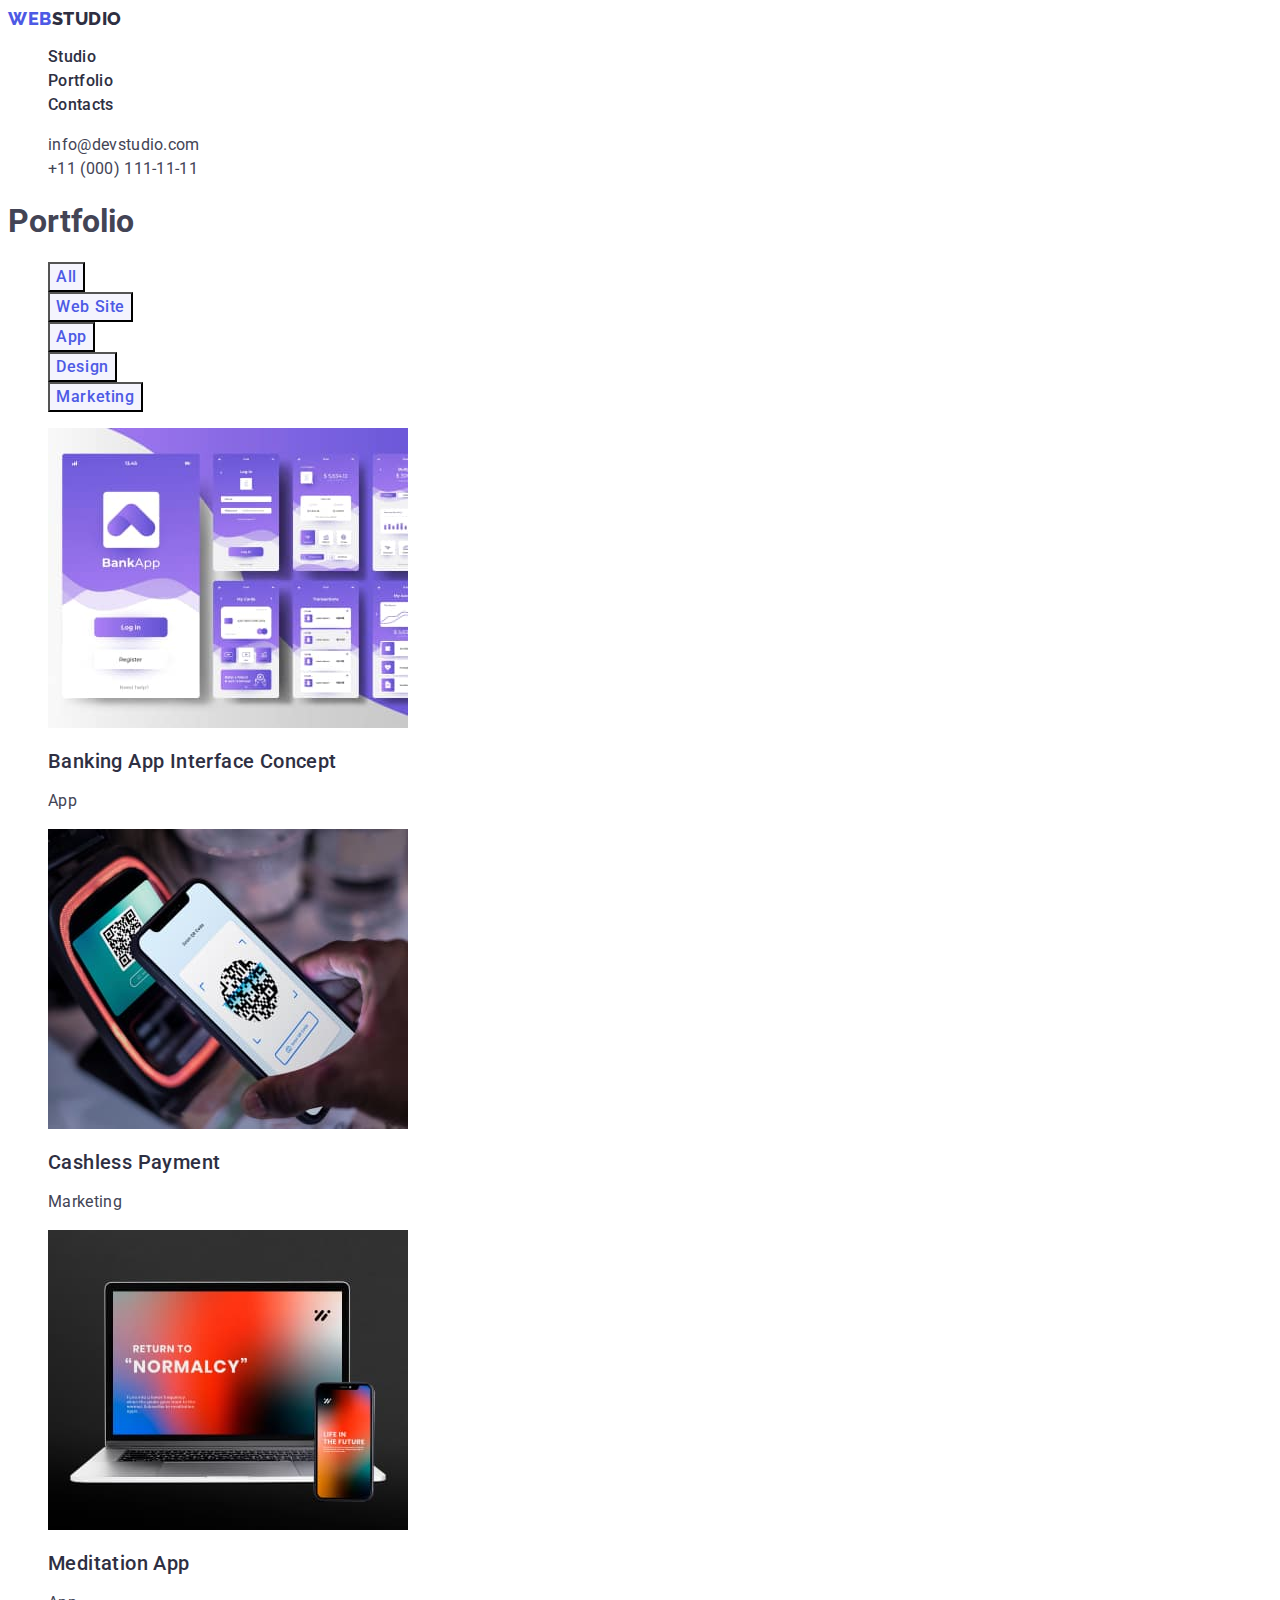
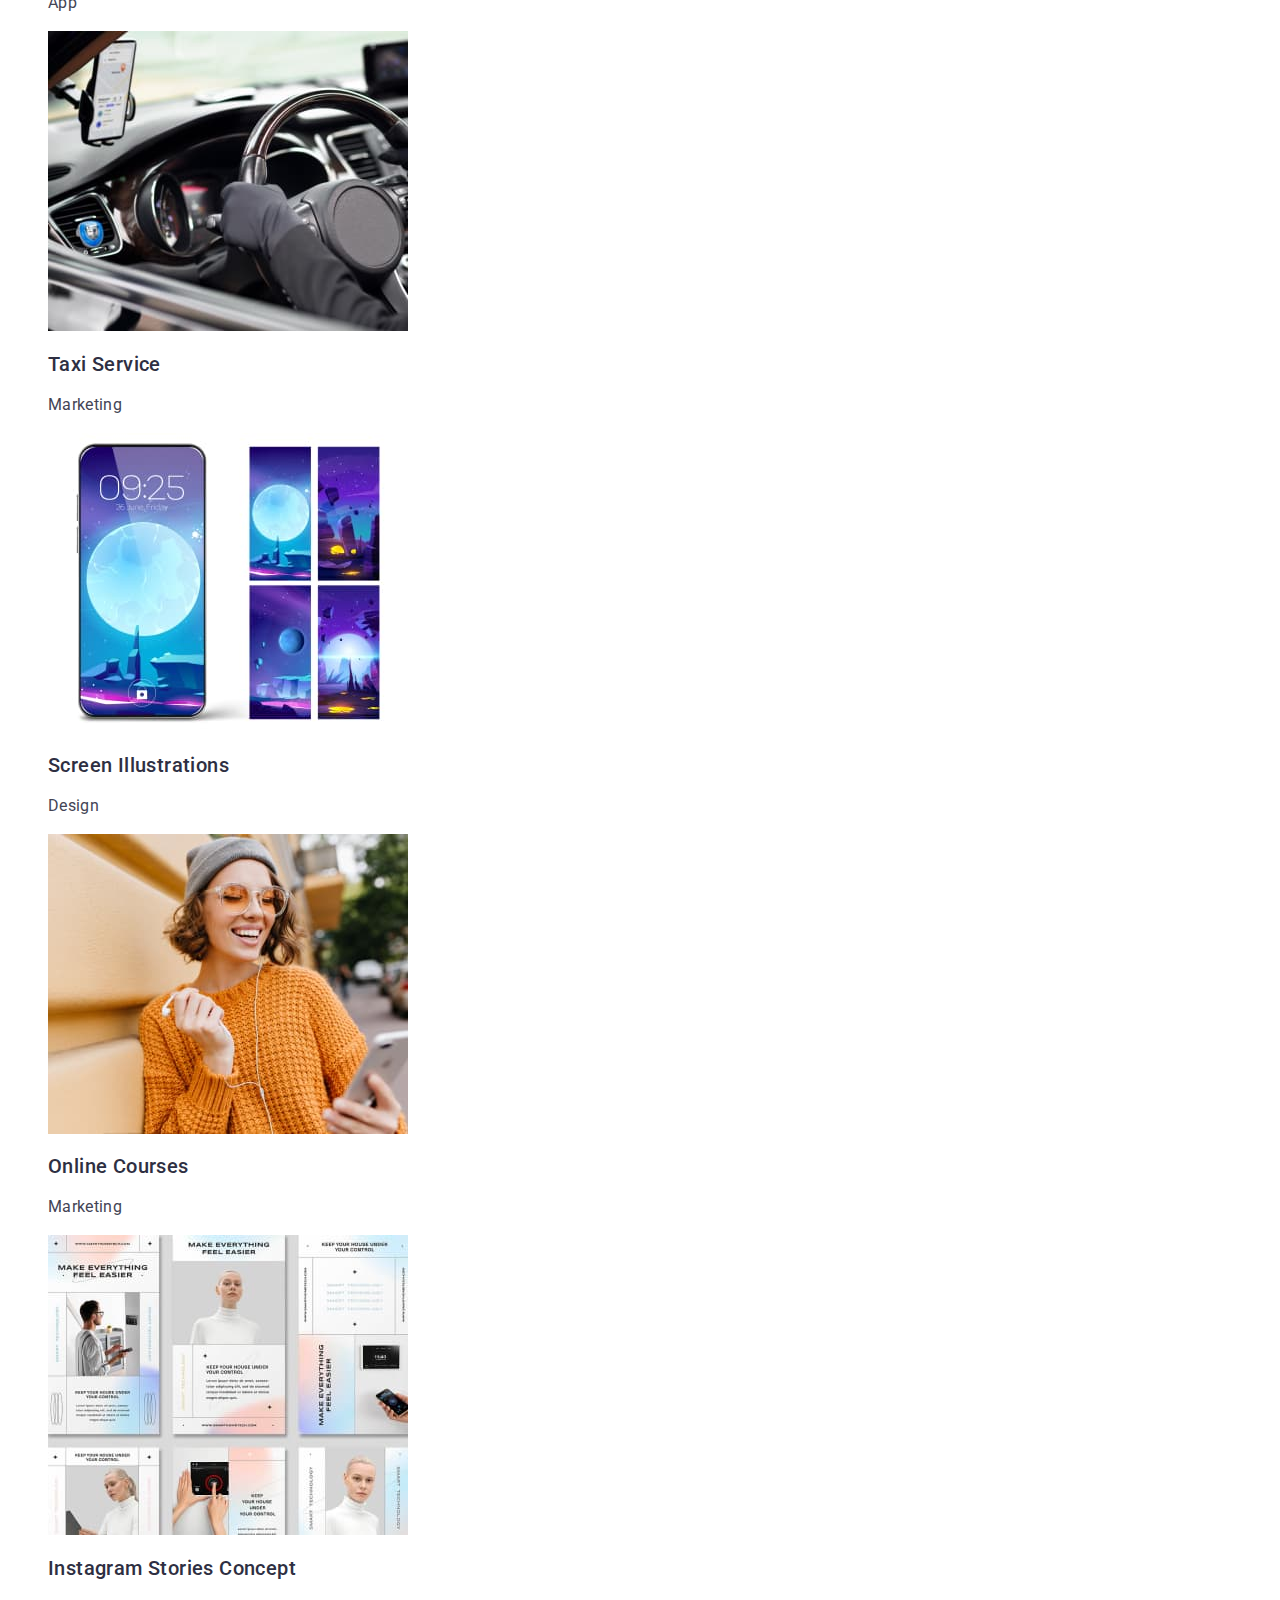
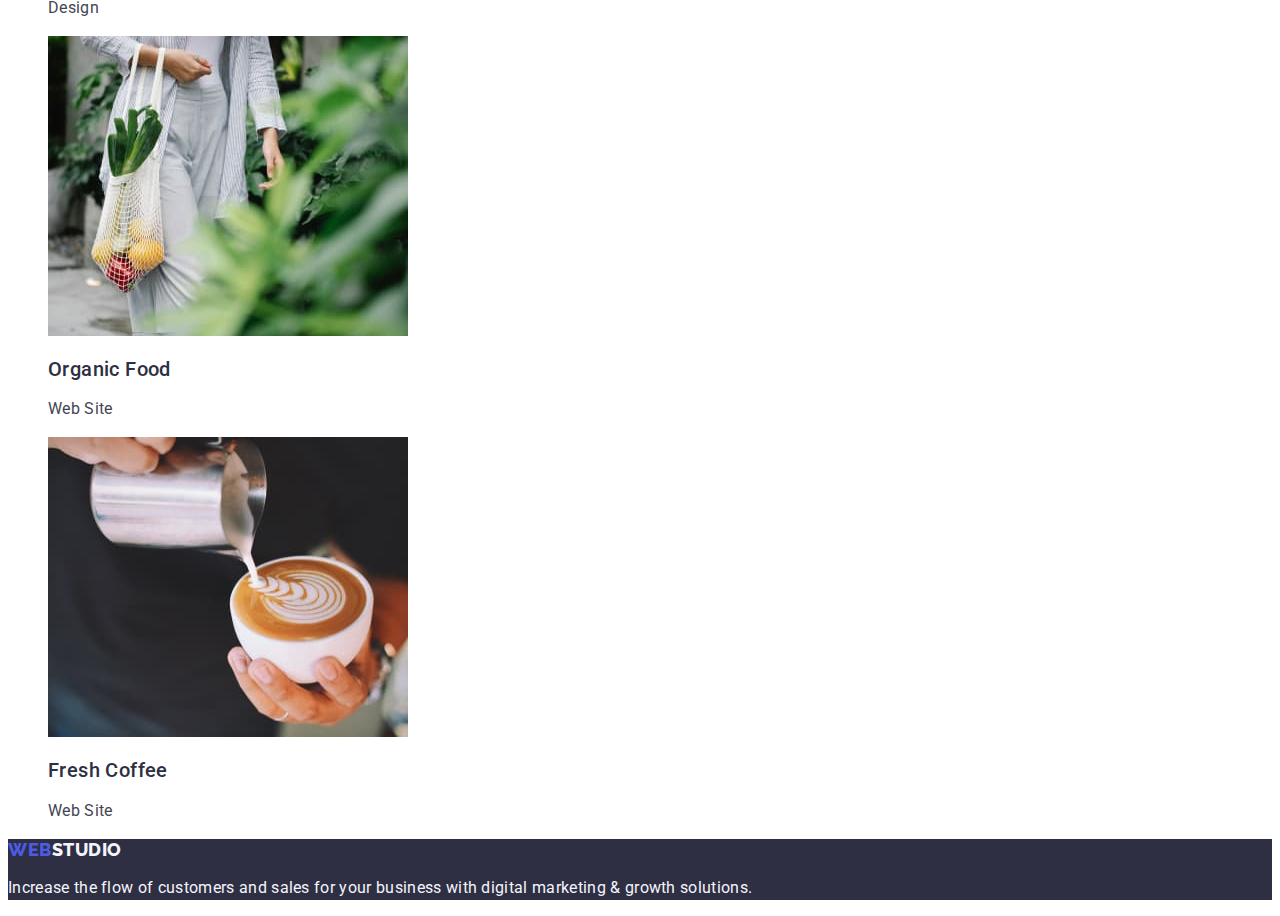
==== portfolio.html @ 176f7c69 "Initial commit" ====
<!DOCTYPE html>
<html lang="en">
  <head>
    <meta charset="UTF-8" />
    <meta name="viewport" content="width=device-width, initial-scale=1.0" />
    <title>Document</title>
    <link rel="shortcut icon" href="./images/Web.svg" type="image/x-icon" />
    <link rel="preconnect" href="https://fonts.googleapis.com" />
    <link rel="preconnect" href="https://fonts.gstatic.com" crossorigin />
    <link
      href="https://fonts.googleapis.com/css2?family=Raleway:wght@800&family=Roboto:wght@400;500;700&display=swap"
      rel="stylesheet"
    />
    <link rel="stylesheet" href="./css/styles.css" />
  </head>

  <body>
    <header>
      <nav class="nav">
        <a class="nav-logo link" href="./index.html">Web<span class="span">Studio</span></a>
        <ul class="list">
          <li class="nav-item">
            <a class="nav-link link" href="./index.html">Studio</a>
          </li>
          <li class="nav-item">
            <a class="nav-link link" href="./portfolio.html">Portfolio</a>
          </li>
          <li class="nav-item">
            <a class="nav-link link" href="">Contacts</a>
          </li>
        </ul>
      </nav>

      <address class="address">
        <ul class="list">
          <li class="address-item">
            <a class="address-link link" href="mailto:info@devstudio.com"
              >info@devstudio.com</a
            >
          </li>
          <li class="address-item">
            <a class="address-link link" href="tel:+110001111111"
              >+11 (000) 111-11-11</a
            >
          </li>
        </ul>
      </address>
    </header>

    <main>
      <section class="portfolio">
        <h1 class="portfolio-title">Portfolio</h1>
        <ul class=" list">
          <li class="portfolio-button">
            <button class="button" type="button">All</button>
          </li>
          <li class="portfolio-button">
            <button class="button" type="button">Web Site</button>
          </li>
          <li class="portfolio-button">
            <button class="button" type="button">App</button>
          </li>
          <li class="portfolio-button">
            <button class="button" type="button">Design</button>
          </li>
          <li class="portfolio-button">
            <button class="button" type="button">Marketing</button>
          </li>
        </ul>

        <ul class="portfolio-cards list">
          <li class="portfolio-card">
            <a class="portfolio-link link" href="">
              <img
                class="portfolio-img"
                src="./images/Banking.jpg"
                alt="Banking application's screens"
                width="360"
              />
              <h2 class="portfolio-cardname">Banking App Interface Concept</h2>
              <p class="portfolio-cardtype">App</p>
            </a>
          </li>
          <li class="portfolio-card">
            <a class="portfolio-link link" href="">
              <img
                class="portfolio-img"
                src="./images/Cashless.jpg"
                alt="phone scans QR-code"
                width="360"
              />
              <h2 class="portfolio-cardname">Cashless Payment</h2>
              <p class="portfolio-cardtype">Marketing</p>
            </a>
          </li>
          <li class="portfolio-card">
            <a class="portfolio-link link" href="">
              <img
                class="portfolio-img"
                src="./images/Meditation.jpg"
                alt="Laptop"
                width="360"
              />
              <h2 class="portfolio-cardname">Meditation App</h2>
              <p class="portfolio-cardtype">App</p>
            </a>
          </li>
          <li class="portfolio-card">
            <a class="portfolio-link link" href="">
              <img
                class="portfolio-img"
                src="./images/Taxi.jpg"
                alt="Car"
                width="360"
              />
              <h2 class="portfolio-cardname">Taxi Service</h2>
              <p class="portfolio-cardtype">Marketing</p>
            </a>
          </li>
          <li class="portfolio-card">
            <a class="portfolio-link link" href="">
              <img
                class="portfolio-img"
                src="./images/Screen.jpg"
                alt="Phone's screens"
                width="360"
              />
              <h2 class="portfolio-cardname">Screen Illustrations</h2>
              <p class="portfolio-cardtype">Design</p>
            </a>
          </li>
          <li class="portfolio-card">
            <a class="portfolio-link link" href="">
              <img
                class="portfolio-img"
                src="./images/Courses.jpg"
                alt="Girl are looking at the phone"
                width="360"
              />
              <h2 class="portfolio-cardname">Online Courses</h2>
              <p class="portfolio-cardtype">Marketing</p>
            </a>
          </li>
          <li class="portfolio-card">
            <a class="portfolio-link link" href="">
              <img
                class="portfolio-img"
                src="./images/Insragram.jpg"
                alt="screens show stories"
                width="360"
              />
              <h2 class="portfolio-cardname">Instagram Stories Concept</h2>
              <p class="portfolio-cardtype">Design</p>
            </a>
          </li>
          <li class="portfolio-card">
            <a class="portfolio-link link" href="">
              <img
                class="portfolio-img"
                src="./images/Organic.jpg"
                alt="Bag with vegetables"
                width="360"
              />
              <h2 class="portfolio-cardname">Organic Food</h2>
              <p class="portfolio-cardtype">Web Site</p>
            </a>
          </li>
          <li class="portfolio-card">
            <a class="portfolio-link link" href="">
              <img
                class="portfolio-img"
                src="./images/Coffee.jpg"
                alt="A cup of coffee"
                width="360"
              />
              <h2 class="portfolio-cardname">Fresh Coffee</h2>
              <p class="portfolio-cardtype">Web Site</p>
            </a>
          </li>
        </ul>
      </section>
    </main>

    <footer class="footer">
      <a class="nav-logo footerlogo link" href="./index.html"
        >Web<span class="span">Studio</span></a
      >
      <p class="footer-description">
        Increase the flow of customers and sales for your business with digital
        marketing & growth solutions.
      </p>
    </footer>
  </body>
</html>
---- css/styles.css ----
:root {
    --clr-white: #ffffff;
    --clr-gray:#f4f4fd;
    --clr-dark-blue: #2e2f42;
    --clr-blue-primary: #4d5ae5;
    --clr-blue-pressed:#404bbf;
    --clr-titles: #2e2f42;
    --clr-text: #434455;
}

body {
    font-family: 'Roboto', sans-serif;
    font-size: 16px;
    color: var(--clr-text);
    background-color: var(--clr-white);
}

li {
    list-style-type: none;
}

a {
    text-decoration: none;
}

.list {
    list-style: none;
}

.link {
    text-decoration: none; 
}

/* HEADER */

.nav-logo {
    text-decoration: none;
    font-family: 'Raleway', sans-serif;
    font-size: 18px;
    font-weight: 800;
    letter-spacing: 0.54px;
    line-height: 1.17;
    text-transform: uppercase;
    color: var(--clr-blue-primary);
}

.nav-logo > span {
    color: var(--clr-dark-blue);
}

.nav-link {
    font-weight: 500;
    line-height: 1.5;
    letter-spacing: 0.02em;
    color: var(--clr-dark-blue);
}

.address {
    font-style: normal
}

.address-link {
    color: inherit;
    line-height: 1.5;
    letter-spacing: 0.02em;
}

.address-link:hover,
.address-link:focus,
.nav-link:hover,
.nav-link:focus {
    color: var(--clr-blue-pressed);
}

/* HERO-SECTION */

.hero {
    background-color: var(--clr-dark-blue);
}

.hero-title {
    font-size: 56px;
    font-weight: 700;
    line-height: 1.07;
    text-align: center;
    letter-spacing: 0.02em;
    color: var(--clr-white);
}

.hero-button {
    background-color: var(--clr-blue-primary);
    font-family: "Roboto", sans-serif;
    font-size: 16px;
    font-weight: 500;
    line-height: 1.5;
    letter-spacing: 0.04em;
    color: var(--clr-white);
    cursor: pointer;
}

.hero-button:hover,
.hero-button:focus {
    background-color: var(--clr-blue-pressed);
}

/* FEATURES */

.features-subtitle,
.team-name,
.portfolio-cardname {
    font-size: 20px;
    font-weight: 500;
    line-height: 1.2;
    letter-spacing: 0.02em;
    color: var(--clr-titles);
}

.features-description {
    line-height: 1.5;
    letter-spacing: 0.02em;
}

/* PRODUCTS */
.products-title,
.team-title {
    font-size: 36px;
    font-weight: 700;
    line-height: 1.11;
    letter-spacing: 0.02em;
    text-align: center;
    text-transform: capitalize;
    color: var(--clr-titles);
}

.products-item {
    overflow: hidden;
}

.team-profession {
    line-height: 1.5;
    letter-spacing: 0.02em;
}

/* TEAM */

.team {
    background-color: var(--clr-gray);
}

.team-card {
    background-color: var(--clr-white);
}

/* FOOTER */

footer {
    background-color: var(--clr-dark-blue);
}

.footerlogo {
    color: var(--clr-blue-primary);
}

.footer-description {
    color: var(--clr-gray);
    line-height: 1.5;
    letter-spacing: 0.02em;
}

.footerlogo > .span {
    color: #f4f4fd;
}

/* PORTFOLIO */

.button {
    background-color: var(--clr-gray);
    font-family: "Roboto", sans-serif;
    font-size: 16px;
    font-weight: 500;
    line-height: 1.5;
    letter-spacing: 0.04em;
    color: var(--clr-blue-primary);
    cursor: pointer;
}

.button:hover,
.button:focus {
    background-color: #404BBF;
    color: #FFFFFF;
}

.portfolio-cardtype {
    line-height: 1.5;
    letter-spacing: 0.02em;
    color: var(--clr-text);
}
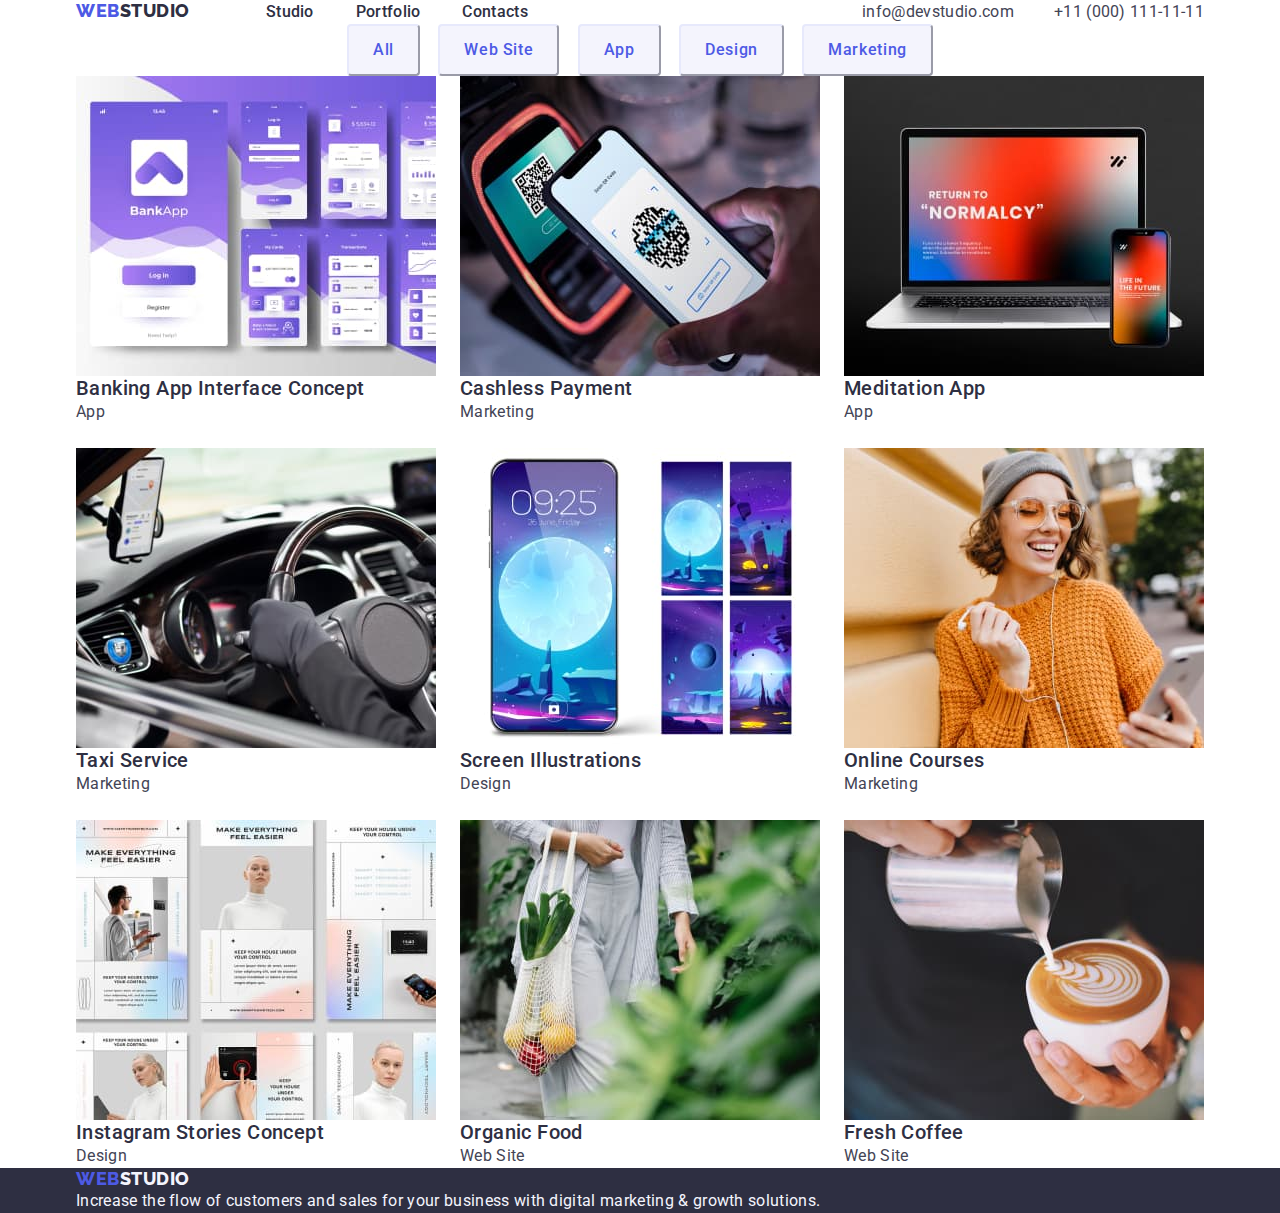
==== commit 6b086815: "solution" ====
--- a/portfolio.html
+++ b/portfolio.html
@@ -11,184 +11,201 @@
       href="https://fonts.googleapis.com/css2?family=Raleway:wght@800&family=Roboto:wght@400;500;700&display=swap"
       rel="stylesheet"
     />
+    <link
+      rel="stylesheet"
+      href="https://cdnjs.cloudflare.com/ajax/libs/modern-normalize/2.0.0/modern-normalize.min.css"
+      integrity="sha512-4xo8blKMVCiXpTaLzQSLSw3KFOVPWhm/TRtuPVc4WG6kUgjH6J03IBuG7JZPkcWMxJ5huwaBpOpnwYElP/m6wg=="
+      crossorigin="anonymous"
+      referrerpolicy="no-referrer"
+    />
     <link rel="stylesheet" href="./css/styles.css" />
   </head>
 
   <body>
     <header>
-      <nav class="nav">
-        <a class="nav-logo link" href="./index.html">Web<span class="span">Studio</span></a>
-        <ul class="list">
-          <li class="nav-item">
-            <a class="nav-link link" href="./index.html">Studio</a>
-          </li>
-          <li class="nav-item">
-            <a class="nav-link link" href="./portfolio.html">Portfolio</a>
-          </li>
-          <li class="nav-item">
-            <a class="nav-link link" href="">Contacts</a>
-          </li>
-        </ul>
-      </nav>
-
-      <address class="address">
-        <ul class="list">
-          <li class="address-item">
-            <a class="address-link link" href="mailto:info@devstudio.com"
-              >info@devstudio.com</a
-            >
-          </li>
-          <li class="address-item">
-            <a class="address-link link" href="tel:+110001111111"
-              >+11 (000) 111-11-11</a
-            >
-          </li>
-        </ul>
-      </address>
+      <div class="container nav-container">
+        <nav class="nav">
+          <a class="nav-logo link" href="./index.html"
+            >Web<span class="span">Studio</span></a
+          >
+          <ul class="list nav-list">
+            <li class="nav-item">
+              <a class="nav-link link" href="./index.html">Studio</a>
+            </li>
+            <li class="nav-item">
+              <a class="nav-link link" href="./portfolio.html">Portfolio</a>
+            </li>
+            <li class="nav-item">
+              <a class="nav-link link" href="">Contacts</a>
+            </li>
+          </ul>
+        </nav>
+
+        <address class="address">
+          <ul class="address-list list">
+            <li class="address-item">
+              <a class="address-link link" href="mailto:info@devstudio.com"
+                >info@devstudio.com</a
+              >
+            </li>
+            <li class="address-item">
+              <a class="address-link link" href="tel:+110001111111"
+                >+11 (000) 111-11-11</a
+              >
+            </li>
+          </ul>
+        </address>
+      </div>
     </header>
 
     <main>
       <section class="portfolio">
-        <h1 class="portfolio-title">Portfolio</h1>
-        <ul class=" list">
-          <li class="portfolio-button">
-            <button class="button" type="button">All</button>
-          </li>
-          <li class="portfolio-button">
-            <button class="button" type="button">Web Site</button>
-          </li>
-          <li class="portfolio-button">
-            <button class="button" type="button">App</button>
-          </li>
-          <li class="portfolio-button">
-            <button class="button" type="button">Design</button>
-          </li>
-          <li class="portfolio-button">
-            <button class="button" type="button">Marketing</button>
-          </li>
-        </ul>
-
-        <ul class="portfolio-cards list">
-          <li class="portfolio-card">
-            <a class="portfolio-link link" href="">
-              <img
-                class="portfolio-img"
-                src="./images/Banking.jpg"
-                alt="Banking application's screens"
-                width="360"
-              />
-              <h2 class="portfolio-cardname">Banking App Interface Concept</h2>
-              <p class="portfolio-cardtype">App</p>
-            </a>
-          </li>
-          <li class="portfolio-card">
-            <a class="portfolio-link link" href="">
-              <img
-                class="portfolio-img"
-                src="./images/Cashless.jpg"
-                alt="phone scans QR-code"
-                width="360"
-              />
-              <h2 class="portfolio-cardname">Cashless Payment</h2>
-              <p class="portfolio-cardtype">Marketing</p>
-            </a>
-          </li>
-          <li class="portfolio-card">
-            <a class="portfolio-link link" href="">
-              <img
-                class="portfolio-img"
-                src="./images/Meditation.jpg"
-                alt="Laptop"
-                width="360"
-              />
-              <h2 class="portfolio-cardname">Meditation App</h2>
-              <p class="portfolio-cardtype">App</p>
-            </a>
-          </li>
-          <li class="portfolio-card">
-            <a class="portfolio-link link" href="">
-              <img
-                class="portfolio-img"
-                src="./images/Taxi.jpg"
-                alt="Car"
-                width="360"
-              />
-              <h2 class="portfolio-cardname">Taxi Service</h2>
-              <p class="portfolio-cardtype">Marketing</p>
-            </a>
-          </li>
-          <li class="portfolio-card">
-            <a class="portfolio-link link" href="">
-              <img
-                class="portfolio-img"
-                src="./images/Screen.jpg"
-                alt="Phone's screens"
-                width="360"
-              />
-              <h2 class="portfolio-cardname">Screen Illustrations</h2>
-              <p class="portfolio-cardtype">Design</p>
-            </a>
-          </li>
-          <li class="portfolio-card">
-            <a class="portfolio-link link" href="">
-              <img
-                class="portfolio-img"
-                src="./images/Courses.jpg"
-                alt="Girl are looking at the phone"
-                width="360"
-              />
-              <h2 class="portfolio-cardname">Online Courses</h2>
-              <p class="portfolio-cardtype">Marketing</p>
-            </a>
-          </li>
-          <li class="portfolio-card">
-            <a class="portfolio-link link" href="">
-              <img
-                class="portfolio-img"
-                src="./images/Insragram.jpg"
-                alt="screens show stories"
-                width="360"
-              />
-              <h2 class="portfolio-cardname">Instagram Stories Concept</h2>
-              <p class="portfolio-cardtype">Design</p>
-            </a>
-          </li>
-          <li class="portfolio-card">
-            <a class="portfolio-link link" href="">
-              <img
-                class="portfolio-img"
-                src="./images/Organic.jpg"
-                alt="Bag with vegetables"
-                width="360"
-              />
-              <h2 class="portfolio-cardname">Organic Food</h2>
-              <p class="portfolio-cardtype">Web Site</p>
-            </a>
-          </li>
-          <li class="portfolio-card">
-            <a class="portfolio-link link" href="">
-              <img
-                class="portfolio-img"
-                src="./images/Coffee.jpg"
-                alt="A cup of coffee"
-                width="360"
-              />
-              <h2 class="portfolio-cardname">Fresh Coffee</h2>
-              <p class="portfolio-cardtype">Web Site</p>
-            </a>
-          </li>
-        </ul>
+        <div class="container">
+          <h1 class="portfolio-title visually-hidden">Portfolio</h1>
+          <ul class="list portfolio-buttons">
+            <li class="portfolio-button">
+              <button class="button" type="button">All</button>
+            </li>
+            <li class="portfolio-button">
+              <button class="button" type="button">Web Site</button>
+            </li>
+            <li class="portfolio-button">
+              <button class="button" type="button">App</button>
+            </li>
+            <li class="portfolio-button">
+              <button class="button" type="button">Design</button>
+            </li>
+            <li class="portfolio-button">
+              <button class="button" type="button">Marketing</button>
+            </li>
+          </ul>
+
+          <ul class="portfolio-cards list">
+            <li class="portfolio-card">
+              <a class="portfolio-link link" href="">
+                <img
+                  class="portfolio-img"
+                  src="./images/Banking.jpg"
+                  alt="Banking application's screens"
+                  width="360"
+                />
+                <h2 class="portfolio-cardname">
+                  Banking App Interface Concept
+                </h2>
+                <p class="portfolio-cardtype">App</p>
+              </a>
+            </li>
+            <li class="portfolio-card">
+              <a class="portfolio-link link" href="">
+                <img
+                  class="portfolio-img"
+                  src="./images/Cashless.jpg"
+                  alt="phone scans QR-code"
+                  width="360"
+                />
+                <h2 class="portfolio-cardname">Cashless Payment</h2>
+                <p class="portfolio-cardtype">Marketing</p>
+              </a>
+            </li>
+            <li class="portfolio-card">
+              <a class="portfolio-link link" href="">
+                <img
+                  class="portfolio-img"
+                  src="./images/Meditation.jpg"
+                  alt="Laptop"
+                  width="360"
+                />
+                <h2 class="portfolio-cardname">Meditation App</h2>
+                <p class="portfolio-cardtype">App</p>
+              </a>
+            </li>
+            <li class="portfolio-card">
+              <a class="portfolio-link link" href="">
+                <img
+                  class="portfolio-img"
+                  src="./images/Taxi.jpg"
+                  alt="Car"
+                  width="360"
+                />
+                <h2 class="portfolio-cardname">Taxi Service</h2>
+                <p class="portfolio-cardtype">Marketing</p>
+              </a>
+            </li>
+            <li class="portfolio-card">
+              <a class="portfolio-link link" href="">
+                <img
+                  class="portfolio-img"
+                  src="./images/Screen.jpg"
+                  alt="Phone's screens"
+                  width="360"
+                />
+                <h2 class="portfolio-cardname">Screen Illustrations</h2>
+                <p class="portfolio-cardtype">Design</p>
+              </a>
+            </li>
+            <li class="portfolio-card">
+              <a class="portfolio-link link" href="">
+                <img
+                  class="portfolio-img"
+                  src="./images/Courses.jpg"
+                  alt="Girl are looking at the phone"
+                  width="360"
+                />
+                <h2 class="portfolio-cardname">Online Courses</h2>
+                <p class="portfolio-cardtype">Marketing</p>
+              </a>
+            </li>
+            <li class="portfolio-card">
+              <a class="portfolio-link link" href="">
+                <img
+                  class="portfolio-img"
+                  src="./images/Insragram.jpg"
+                  alt="screens show stories"
+                  width="360"
+                />
+                <h2 class="portfolio-cardname">Instagram Stories Concept</h2>
+                <p class="portfolio-cardtype">Design</p>
+              </a>
+            </li>
+            <li class="portfolio-card">
+              <a class="portfolio-link link" href="">
+                <img
+                  class="portfolio-img"
+                  src="./images/Organic.jpg"
+                  alt="Bag with vegetables"
+                  width="360"
+                />
+                <h2 class="portfolio-cardname">Organic Food</h2>
+                <p class="portfolio-cardtype">Web Site</p>
+              </a>
+            </li>
+            <li class="portfolio-card">
+              <a class="portfolio-link link" href="">
+                <img
+                  class="portfolio-img"
+                  src="./images/Coffee.jpg"
+                  alt="A cup of coffee"
+                  width="360"
+                />
+                <h2 class="portfolio-cardname">Fresh Coffee</h2>
+                <p class="portfolio-cardtype">Web Site</p>
+              </a>
+            </li>
+          </ul>
+        </div>
       </section>
     </main>
 
     <footer class="footer">
-      <a class="nav-logo footerlogo link" href="./index.html"
-        >Web<span class="span">Studio</span></a
-      >
-      <p class="footer-description">
-        Increase the flow of customers and sales for your business with digital
-        marketing & growth solutions.
-      </p>
+      <div class="container">
+        <a class="nav-logo footerlogo link" href="./index.html"
+          >Web<span class="span">Studio</span></a
+        >
+        <p class="footer-description">
+          Increase the flow of customers and sales for your business with
+          digital marketing & growth solutions.
+        </p>
+      </div>
     </footer>
   </body>
 </html>
--- a/css/styles.css
+++ b/css/styles.css
@@ -1,3 +1,9 @@
+* {
+    margin: 0;
+    padding: 0;
+    box-sizing: border-box;
+}
+
 :root {
     --clr-white: #ffffff;
     --clr-gray:#f4f4fd;
@@ -20,7 +26,12 @@
 }
 
 a {
+    display: block;
     text-decoration: none;
+}
+
+img {
+    display: block;
 }
 
 .list {
@@ -31,9 +42,58 @@
     text-decoration: none; 
 }
 
+.container { 
+    max-width: 1158px;
+    padding-left:  15px;
+    padding-right:  15px;
+    margin-left:  auto;
+    margin-right:  auto;
+}
+
+.visually-hidden {
+    position: absolute;
+    width: 1px;
+    height: 1px;
+    margin: -1px;
+    border: 0;
+    padding: 0;
+    white-space: nowrap;
+    clip-path: inset(100%);
+    clip: rect(0 0 0 0);
+    overflow: hidden;
+}
+
+.section {
+    padding-top: 120px;
+}
+
 /* HEADER */
 
+.nav-container {
+    display: flex;
+    justify-content: space-between;
+    align-items: center;
+}
+
+.nav {
+    display: flex;
+    justify-content: space-between;
+    width: 452px;
+}
+
+.nav-list {
+    width: 100%;
+    display: flex;
+    justify-content: space-between;
+}
+
+.address-list {
+    display: flex;
+    gap: 40px;
+}
+
 .nav-logo {
+    margin-right: 76px;
     text-decoration: none;
     font-family: 'Raleway', sans-serif;
     font-size: 18px;
@@ -78,7 +138,13 @@
     background-color: var(--clr-dark-blue);
 }
 
+.hero-container {
+    padding-top: 188px;
+}
+
 .hero-title {
+    width: 496px;
+    margin: 0 auto;
     font-size: 56px;
     font-weight: 700;
     line-height: 1.07;
@@ -88,6 +154,8 @@
 }
 
 .hero-button {
+    display: block;
+    margin: 0 auto;
     background-color: var(--clr-blue-primary);
     font-family: "Roboto", sans-serif;
     font-size: 16px;
@@ -104,6 +172,15 @@
 }
 
 /* FEATURES */
+
+.features-list {
+    display: flex;
+    gap: 24px;
+}
+
+.features-item {
+    width: calc((100% - 72px) / 4);
+}
 
 .features-subtitle,
 .team-name,
@@ -121,6 +198,12 @@
 }
 
 /* PRODUCTS */
+
+.products-list {
+    display: flex;
+    justify-content: space-between;
+}
+
 .products-title,
 .team-title {
     font-size: 36px;
@@ -147,6 +230,11 @@
     background-color: var(--clr-gray);
 }
 
+.team-list {
+    display: flex;
+    justify-content: space-between;
+}
+
 .team-card {
     background-color: var(--clr-white);
 }
@@ -173,7 +261,19 @@
 
 /* PORTFOLIO */
 
-.button {
+
+.portfolio-buttons {
+   
+    width: 586px;
+    margin: 0 auto;
+    display: flex;
+    justify-content: space-between;
+}
+.button { 
+    box-sizing: content-box;
+    padding: 12px 24px;
+    border-radius: 4px;
+    border-color: #E7E9FC;
     background-color: var(--clr-gray);
     font-family: "Roboto", sans-serif;
     font-size: 16px;
@@ -190,6 +290,17 @@
     color: #FFFFFF;
 }
 
+.portfolio-cards {
+    display: flex;
+    justify-content: center;
+    flex-wrap: wrap;
+    gap: 24px;
+}
+
+.portfolio-card {
+    width: 360px;
+}
+
 .portfolio-cardtype {
     line-height: 1.5;
     letter-spacing: 0.02em;
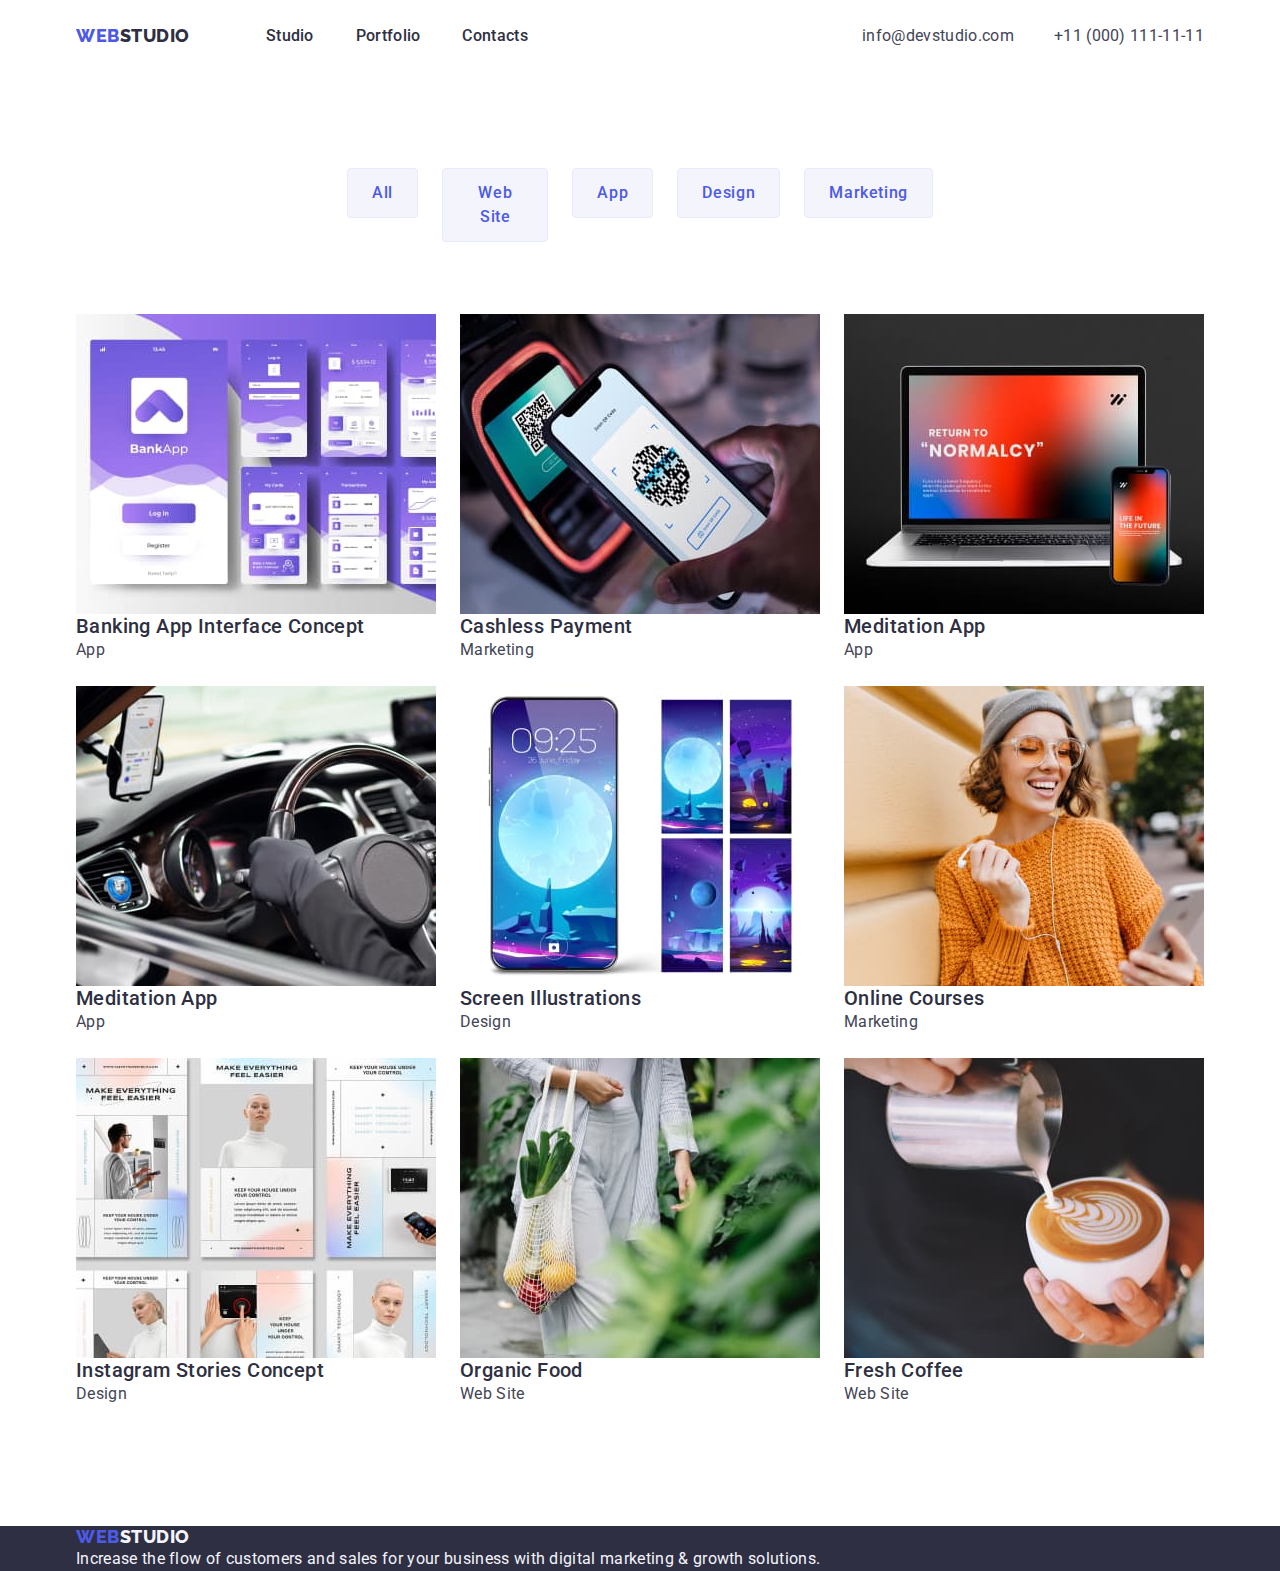
==== commit 551f8f99: "fixed mistakes" ====
--- a/portfolio.html
+++ b/portfolio.html
@@ -89,10 +89,12 @@
                   alt="Banking application's screens"
                   width="360"
                 />
-                <h2 class="portfolio-cardname">
-                  Banking App Interface Concept
-                </h2>
-                <p class="portfolio-cardtype">App</p>
+                <div class="card-description">
+                  <h2 class="portfolio-cardname">
+                    Banking App Interface Concept
+                  </h2>
+                  <p class="portfolio-cardtype">App</p>
+                </div>
               </a>
             </li>
             <li class="portfolio-card">
@@ -103,8 +105,10 @@
                   alt="phone scans QR-code"
                   width="360"
                 />
-                <h2 class="portfolio-cardname">Cashless Payment</h2>
+                <div class="card-description">
+                  <h2 class="portfolio-cardname">Cashless Payment</h2>
                 <p class="portfolio-cardtype">Marketing</p>
+                </div>
               </a>
             </li>
             <li class="portfolio-card">
@@ -115,8 +119,10 @@
                   alt="Laptop"
                   width="360"
                 />
-                <h2 class="portfolio-cardname">Meditation App</h2>
+                <div class="card-description">
+                  <h2 class="portfolio-cardname">Meditation App</h2>
                 <p class="portfolio-cardtype">App</p>
+                </div>
               </a>
             </li>
             <li class="portfolio-card">
@@ -127,8 +133,10 @@
                   alt="Car"
                   width="360"
                 />
-                <h2 class="portfolio-cardname">Taxi Service</h2>
-                <p class="portfolio-cardtype">Marketing</p>
+                <div class="card-description">
+                  <h2 class="portfolio-cardname">Meditation App</h2>
+                <p class="portfolio-cardtype">App</p>
+                </div>
               </a>
             </li>
             <li class="portfolio-card">
@@ -139,8 +147,10 @@
                   alt="Phone's screens"
                   width="360"
                 />
-                <h2 class="portfolio-cardname">Screen Illustrations</h2>
+                <div class="card-description">
+                  <h2 class="portfolio-cardname">Screen Illustrations</h2>
                 <p class="portfolio-cardtype">Design</p>
+                </div>
               </a>
             </li>
             <li class="portfolio-card">
@@ -151,8 +161,10 @@
                   alt="Girl are looking at the phone"
                   width="360"
                 />
-                <h2 class="portfolio-cardname">Online Courses</h2>
+                <div class="card-description">
+                  <h2 class="portfolio-cardname">Online Courses</h2>
                 <p class="portfolio-cardtype">Marketing</p>
+                </div>
               </a>
             </li>
             <li class="portfolio-card">
@@ -163,8 +175,10 @@
                   alt="screens show stories"
                   width="360"
                 />
-                <h2 class="portfolio-cardname">Instagram Stories Concept</h2>
+                <div class="card-description">
+                  <h2 class="portfolio-cardname">Instagram Stories Concept</h2>
                 <p class="portfolio-cardtype">Design</p>
+                </div>
               </a>
             </li>
             <li class="portfolio-card">
@@ -175,8 +189,10 @@
                   alt="Bag with vegetables"
                   width="360"
                 />
-                <h2 class="portfolio-cardname">Organic Food</h2>
+                <div class="card-description">
+                  <h2 class="portfolio-cardname">Organic Food</h2>
                 <p class="portfolio-cardtype">Web Site</p>
+                </div>
               </a>
             </li>
             <li class="portfolio-card">
@@ -187,8 +203,10 @@
                   alt="A cup of coffee"
                   width="360"
                 />
-                <h2 class="portfolio-cardname">Fresh Coffee</h2>
+                <div class="card-description">
+                  <h2 class="portfolio-cardname">Fresh Coffee</h2>
                 <p class="portfolio-cardtype">Web Site</p>
+                </div>
               </a>
             </li>
           </ul>
--- a/css/styles.css
+++ b/css/styles.css
@@ -64,11 +64,15 @@
 }
 
 .section {
-    padding-top: 120px;
+    padding: 120px 0 0;
 }
 
 /* HEADER */
 
+.header {
+    border-bottom: 1px solid #e7e9fc;
+}
+
 .nav-container {
     display: flex;
     justify-content: space-between;
@@ -79,12 +83,14 @@
     display: flex;
     justify-content: space-between;
     width: 452px;
+    align-items: center;
 }
 
 .nav-list {
     width: 100%;
     display: flex;
     justify-content: space-between;
+    gap: 40px;
 }
 
 .address-list {
@@ -109,6 +115,7 @@
 }
 
 .nav-link {
+    padding: 24px 0;
     font-weight: 500;
     line-height: 1.5;
     letter-spacing: 0.02em;
@@ -134,17 +141,15 @@
 
 /* HERO-SECTION */
 
-.hero {
+.hero-section {
+    padding: 188px 0;
     background-color: var(--clr-dark-blue);
 }
 
-.hero-container {
-    padding-top: 188px;
-}
-
 .hero-title {
-    width: 496px;
+    max-width: 496px;
     margin: 0 auto;
+    margin-bottom: 47px;
     font-size: 56px;
     font-weight: 700;
     line-height: 1.07;
@@ -155,6 +160,10 @@
 
 .hero-button {
     display: block;
+    min-width: 169px;
+    height: 56px;
+    border: none; 
+    border-radius: 4px; 
     margin: 0 auto;
     background-color: var(--clr-blue-primary);
     font-family: "Roboto", sans-serif;
@@ -202,10 +211,12 @@
 .products-list {
     display: flex;
     justify-content: space-between;
+    gap: 24px;
 }
 
 .products-title,
 .team-title {
+    margin-bottom: 72px;
     font-size: 36px;
     font-weight: 700;
     line-height: 1.11;
@@ -261,19 +272,24 @@
 
 /* PORTFOLIO */
 
+.portfolio {
+    padding: 96px 0 120px 0;
+}
 
 .portfolio-buttons {
    
     width: 586px;
     margin: 0 auto;
     display: flex;
-    justify-content: space-between;
+    justify-content: center;
+    gap: 24px;
+    margin-bottom: 72px
 }
 .button { 
     box-sizing: content-box;
     padding: 12px 24px;
     border-radius: 4px;
-    border-color: #E7E9FC;
+    border: 1px solid #e7e9fc;
     background-color: var(--clr-gray);
     font-family: "Roboto", sans-serif;
     font-size: 16px;
@@ -286,6 +302,7 @@
 
 .button:hover,
 .button:focus {
+    border: 1px solid transparent;
     background-color: #404BBF;
     color: #FFFFFF;
 }
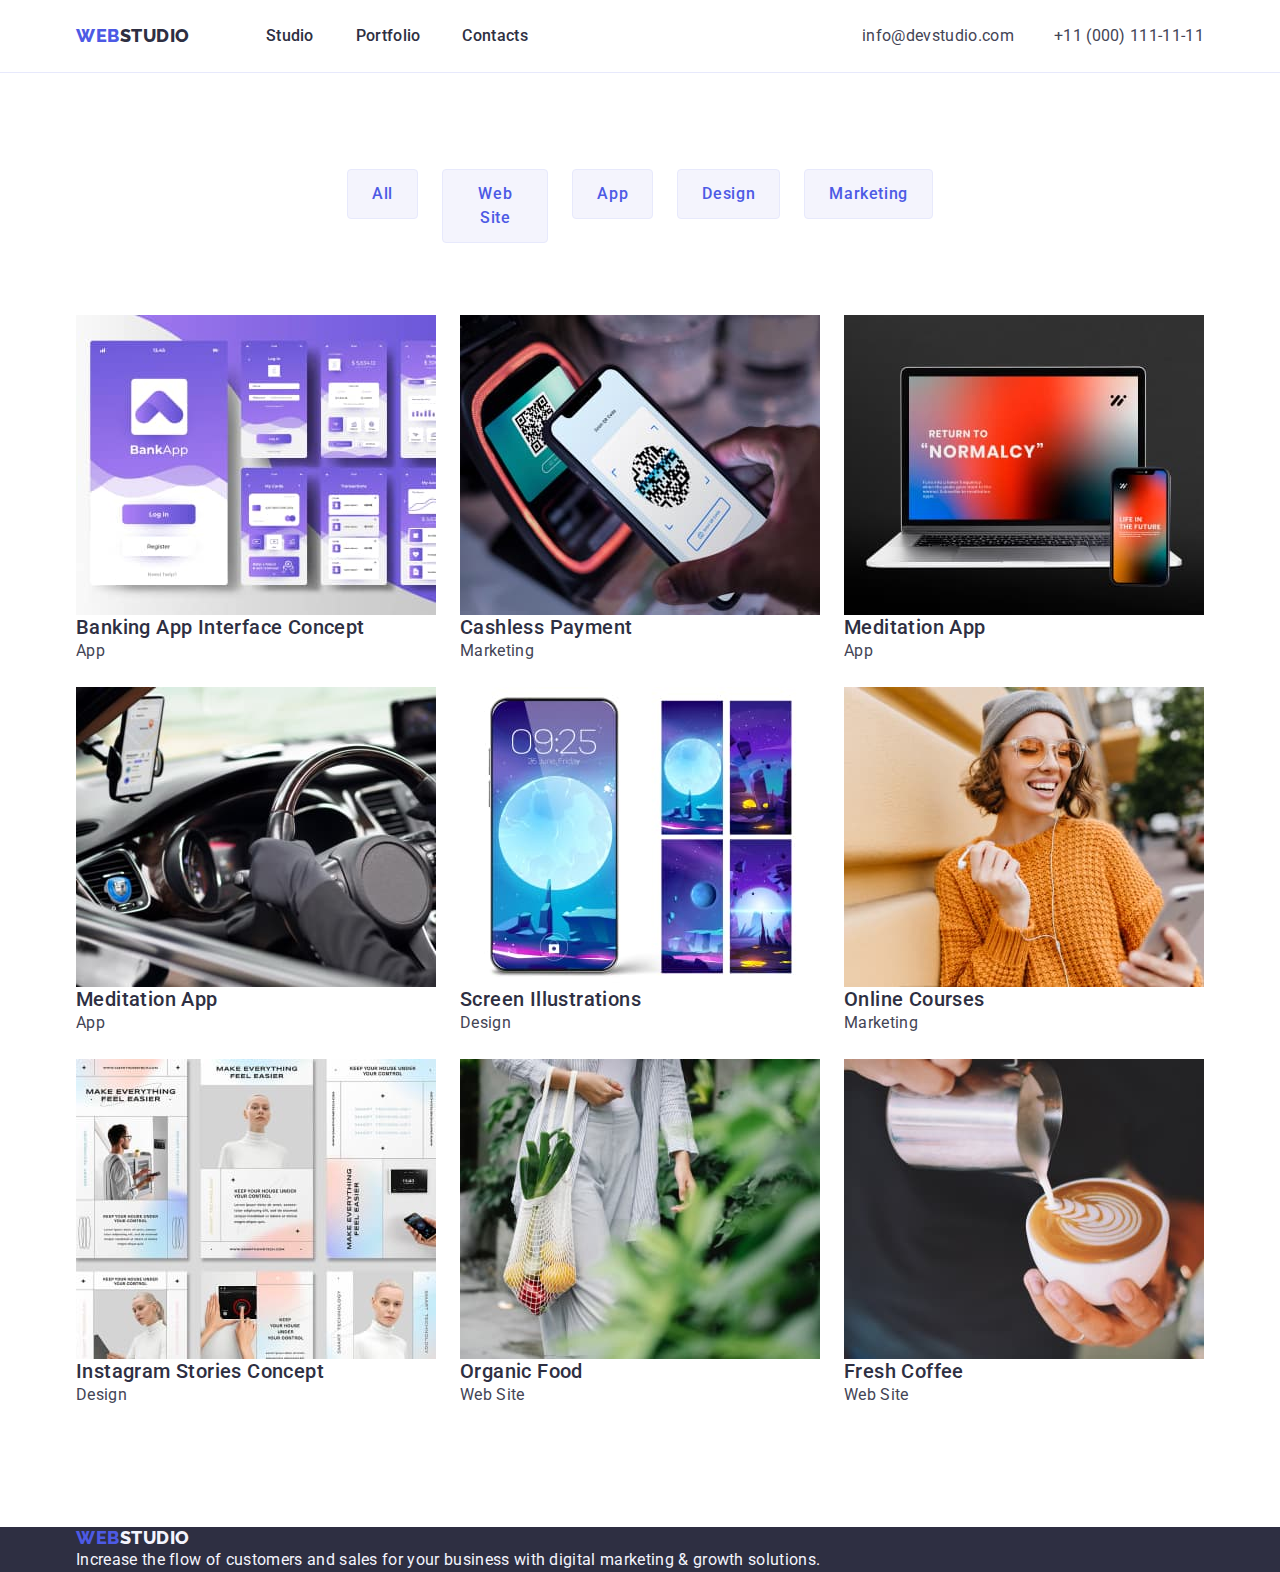
==== commit 0cfee454: "fixed mistakes" ====
--- a/portfolio.html
+++ b/portfolio.html
@@ -22,7 +22,7 @@
   </head>
 
   <body>
-    <header>
+    <header class="header">
       <div class="container nav-container">
         <nav class="nav">
           <a class="nav-logo link" href="./index.html"
